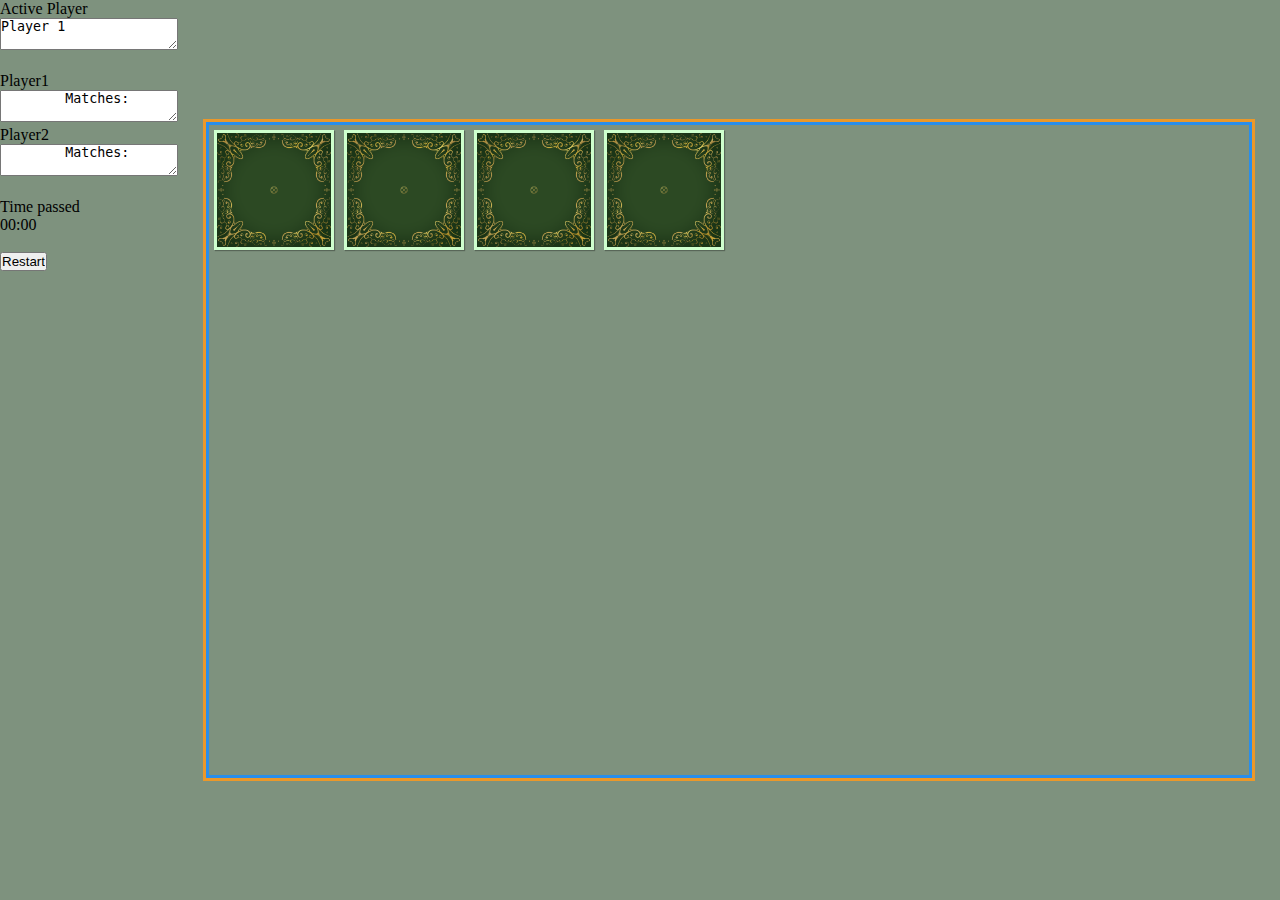
==== FinalProjectMemory/index.html @ ec1b4afc "Vanish cards when found" ====
<!DOCTYPE html>
<html lang="en">

<head>
    <meta charset="UTF-8">
    <meta http-equiv="X-UA-Compatible" content="IE=edge">
    <meta name="viewport" content="width=device-width, initial-scale=1.0">
    <title>Memory Game</title>
    <link href="style.css" rel="stylesheet">

</head>

<body>
    <div id="textSpace">
        <div>
        Active Player <br>
        <textarea id="ActivePlayerSpace">Player 1</textarea><br><br>
    </div>
    <div>
        Player1<br>
        <textarea id="Player1TextSpace">
        Matches: </textarea> <br>

        Player2 <br>
        <textarea id="Player2TextSpace">
        Matches:</textarea> <br><br>
    </div>

    <div>
        Time passed<br>
        <span id="timer">00:00</span>

        <br><br>
        <input type="button" value="Restart" id="Restart">
    </div>

    
    </div>

    <selection class="board">
<div class="container">
        <div class="card" data-framework="Eye">
            <img class="front" src="Memorykarten_vorderseite.png" alt="Front">
            <img class="back" src="Eye.png" alt="Eye">
        </div>

        <div class="card" data-framework="Eye">
            <img class="front" src="Memorykarten_vorderseite.png" alt="Front">
            <img class="back" src="Eye.png" alt="Eye">
        </div>

        <div class="card found" data-framework="Star">
            <img class="front" src="Memorykarten_vorderseite.png" alt="Front">
            <img class="back" src="Star.png" alt="Star">
        </div>

        <div class="card found" data-framework="Star">
            <img class="front" src="Memorykarten_vorderseite.png" alt="Front">
            <img class="back" src="Star.png" alt="Star">
        </div>

        <!-- <div class="card" data-framework="Stag">
            <img class="front" src="Memorykarten_vorderseite.png" alt="Front">
            <img class="back" src="Stag.png" alt="Stag">
        </div>

        <div class="card" data-framework="Stag">
            <img class="front" src="Memorykarten_vorderseite.png" alt="Front">
            <img class="back" src="Stag.png" alt="Stag">
        </div>

        <div class="card" data-framework="Hand">
            <img class="front" src="Memorykarten_vorderseite.png" alt="Front">
            <img class="back" src="Hnadr.png" alt="Hand">
        </div>

        <div class="card" data-framework="Hand">
            <img class="front" src="Memorykarten_vorderseite.png" alt="Front">
            <img class="back" src="Handl.png" alt="Hand">
        </div>

        <div class="card" data-framework="Hare">
            <img class="front" src="Memorykarten_vorderseite.png" alt="Front">
            <img class="back" src="Hare.png" alt="Hare">
        </div>

        <div class="card" data-framework="Hare">
            <img class="front" src="Memorykarten_vorderseite.png" alt="Front">
            <img class="back" src="Hare.png" alt="Hare">
        </div>

        <div class="card" data-framework="Leaf">
            <img class="front" src="Memorykarten_vorderseite.png" alt="Front">
            <img class="back" src="Leaf.png" alt="Leaf">
        </div>

        <div class="card" data-framework="Leaf">
            <img class="front" src="Memorykarten_vorderseite.png" alt="Front">
            <img class="back" src="Leaf.png" alt="Leaf">
        </div>

        <div class="card" data-framework="Sun">
            <img class="front" src="Memorykarten_vorderseite.png" alt="Front">
            <img class="back" src="Sun.png" alt="Sun">
        </div>

        <div class="card" data-framework="Sun">
            <img class="front" src="Memorykarten_vorderseite.png" alt="Front">
            <img class="back" src="Sun.png" alt="Sun">
        </div>

        <div class="card" data-framework="Spirit">
            <img class="front" src="Memorykarten_vorderseite.png" alt="Front">
            <img class="back" src="Spirit.png" alt="Spirit">
        </div>

        <div class="card" data-framework="Spirit">
            <img class="front" src="Memorykarten_vorderseite.png" alt="Front">
            <img class="back" src="Spirit.png" alt="Spirit">
        </div>

        <div class="card" data-framework="Tree">
            <img class="front" src="Memorykarten_vorderseite.png" alt="Front">
            <img class="back" src="Tree.png" alt="Tree">
        </div>

        <div class="card" data-framework="Tree">
            <img class="front" src="Memorykarten_vorderseite.png" alt="Front">
            <img class="back" src="Tree.png" alt="Tree">
        </div>

        <div class="card" data-framework="Moon">
            <img class="front" src="Memorykarten_vorderseite.png" alt="Front">
            <img class="back" src="Moon.png" alt="Moon">

        </div>

        <div class="card" data-framework="Moon">
            <img class="front" src="Memorykarten_vorderseite.png" alt="Front">
            <img class="back" src="Moon.png" alt="Moon">
        </div>

        <div class="card" data-framework="DragonSkull">
            <img class="front" src="Memorykarten_vorderseite.png" alt="Front">
            <img class="back" src="Dragonskull.png" alt="DragonSkull">
        </div>

        <div class="card" data-framework="DragonSkull">
            <img class="front" src="Memorykarten_vorderseite.png" alt="Front">
            <img class="back" src="Dragonskull.png" alt="DragonSkull">
        </div>

        <div class="card" data-framework="Garlic">
            <img class="front" src="Memorykarten_vorderseite.png" alt="Front">
            <img class="back" src="garlic.png" alt="Garlic">
        </div>

        <div class="card" data-framework="Garlic">
            <img class="front" src="Memorykarten_vorderseite.png" alt="Front">
            <img class="back" src="garlic.png" alt="Garlic">
        </div>

        <div class="card" data-framework="Drop">
            <img class="front" src="Memorykarten_vorderseite.png" alt="Front">
            <img class="back" src="Waterdrop.png" alt="Drop">
        </div>

        <div class="card" data-framework="Drop">
            <img class="front" src="Memorykarten_vorderseite.png" alt="Front">
            <img class="back" src="Waterdrop.png" alt="Drop">
        </div>

        <div class="card" data-framework="Kiwi">
            <img class="front" src="Memorykarten_vorderseite.png" alt="Front">
            <img class="back" src="Kiwi.png" alt="Kiwi">
        </div>

        <div class="card" data-framework="Kiwi">
            <img class="front" src="Memorykarten_vorderseite.png" alt="Front">
            <img class="back" src="Kiwi.png" alt="Kiwi">
        </div>

        <div class="card" data-framework="Weasel">
            <img class="front" src="Memorykarten_vorderseite.png" alt="Front">
            <img class="back" src="Weasel.png" alt="Weasel">
        </div>

        <div class="card" data-framework="Weasel">
            <img class="front" src="Memorykarten_vorderseite.png" alt="Front">
            <img class="back" src="Weasel.png" alt="Weasel">
        </div>

        <div class="card" data-framework="Eternity">
            <img class="front" src="Memorykarten_vorderseite.png" alt="Front">
            <img class="back" src="Eternity.png" alt="Eternity">
        </div>

        <div class="card" data-framework="Eternity">
            <img class="front" src="Memorykarten_vorderseite.png" alt="Front">
            <img class="back" src="Eternity.png" alt="Eternity">
        </div>

        <div class="card" data-framework="Fire">
            <img class="front" src="Memorykarten_vorderseite.png" alt="Front">
            <img class="back" src="Fire.png" alt="Fire">
        </div>

        <div class="card" data-framework="Fire">
            <img class="front" src="Memorykarten_vorderseite.png" alt="Front">
            <img class="back" src="Fire.png" alt="Fire">
        </div>

        <div class="card" data-framework="Oroborus">
            <img class="front" src="Memorykarten_vorderseite.png" alt="Front">
            <img class="back" src="Oroborus.png" alt="Oroborus">
        </div>

        <div class="card" data-framework="Oroborus">
            <img class="front" src="Memorykarten_vorderseite.png" alt="Front">
            <img class="back" src="Oroborus.png" alt="Oroborus">
        </div>

        <div class="card" data-framework="Salamander">
            <img class="front" src="Memorykarten_vorderseite.png" alt="Front">
            <img class="back" src="Salamander.png" alt="Salamander">
        </div>

        <div class="card" data-framework="Salamander">
            <img class="front" src="Memorykarten_vorderseite.png" alt="Front">
            <img class="back" src="Salamander.png" alt="Salamander">
        </div>

        <div class="card" data-framework="Godess">
            <img class="front" src="Memorykarten_vorderseite.png" alt="Front">
            <img class="back" src="Godess.png" alt="Godess">
        </div>

        <div class="card" data-framework="Godess">
            <img class="front" src="Memorykarten_vorderseite.png" alt="Front">
            <img class="back" src="Godess.png" alt="Godess"> -->
        </div>
    </div>

        <section>

            <script src="MakeItWork.js"></script>
</body>

</html>
---- FinalProjectMemory/style.css ----
* {
  padding: 0;
  margin: 0;
  box-sizing: border-box;
}

body {
  height: 100vh;
  display: flex;
  background: #7e927e;
  color: #000;
font-size: 16px;
font-family: Macondo Swash Caps;
}

/* #textSpace
{
border: solid #eb2a8b;
display: flex;
} */

#stats {
  border: solid #2aeb71;
  background-color: ;
  justify-content: center;
  align-items: center;
  
}

.container {
  border: solid #2a8eeb;
  display: grid;
grid-template-columns: repeat(8, 1fr);
grid-template-rows: repeat(5, 1fr);
}

.board {
  border: solid #eb982a;
  /* width: ;
 height: 640px; */
  margin: auto;
  /* display: flex;
  flex-wrap: wrap; */
  perspective: 1000px;
  margin: auto; 
}


.card {
 border: solid #CEFFCD;
  width: 120px;
  height: 120px;
  margin: 5px;
  position: relative;
  box-shadow: 1px 1px 1px rgba(0, 0, 0, .3);
  transform: scale(1);
  transform-style: preserve-3d;
  transition: transform .5s;
}

.card:active {

  transform: scale(0.97);

  transition: transform .2s;


}

.card.flip {
  transform: rotateY(180deg);
}

.match {
  box-shadow: 0px 0px 15px 0px #CEFFCD
}

.MissMatch {
  box-shadow: 0px 0px 15px 0px #2d2e05
}

.front,
.back {
  width: 100%;
  height: 100%;
  position: absolute;
  backface-visibility: hidden;
}

.back {
  transform: rotateY(180deg);
}

.back.found {
  display: none;
}

@media (max-width: 850px) {
  .card {
    width: 80px;
    height: 80px;
  }

  .container {
    display: flex;
    flex-wrap: wrap;
  }
}



/*.front {display: none;}*/

/*.back {
    display: none;
}*/
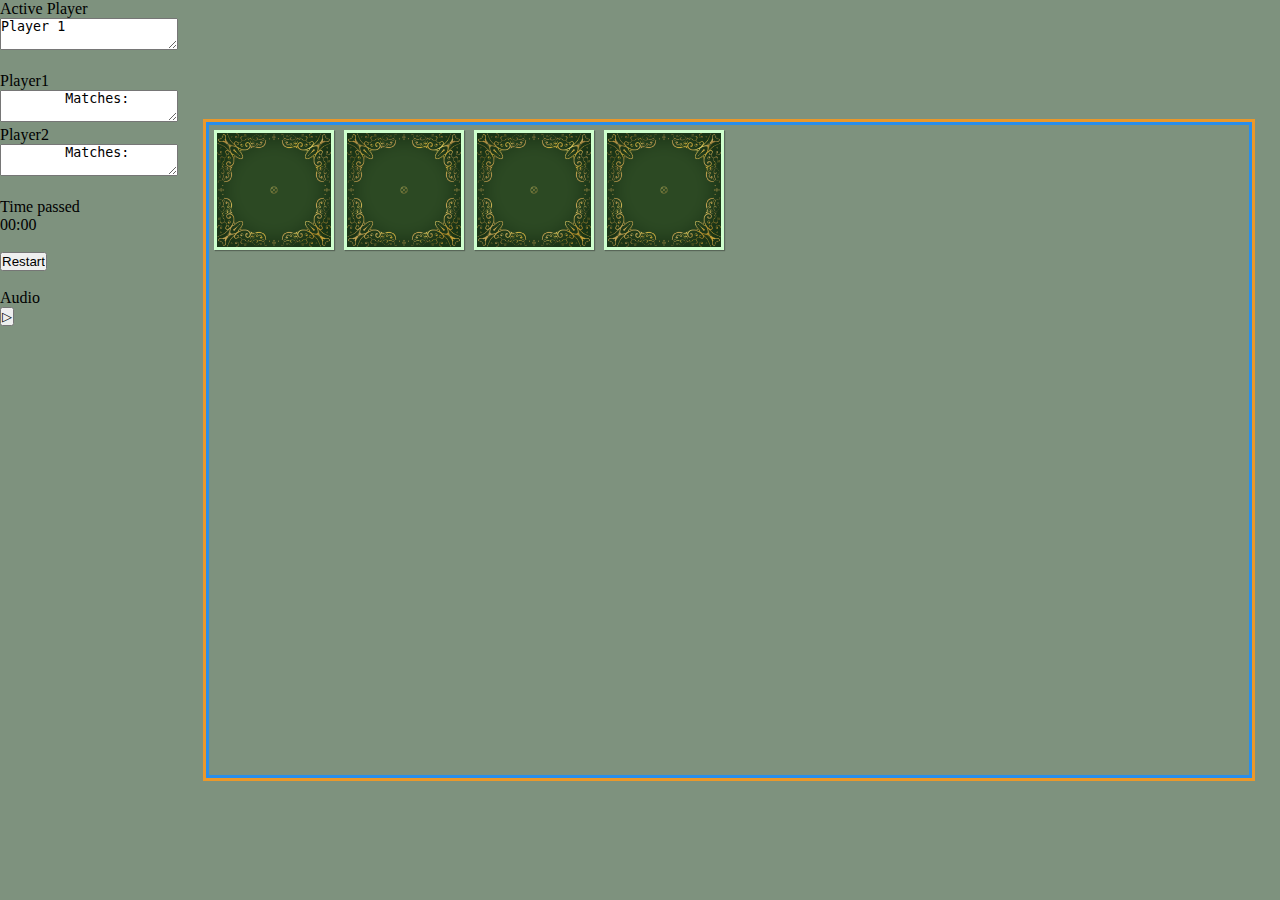
==== commit e7669616: "Added Background Ambience" ====
--- a/FinalProjectMemory/index.html
+++ b/FinalProjectMemory/index.html
@@ -13,237 +13,251 @@
 <body>
     <div id="textSpace">
         <div>
-        Active Player <br>
-        <textarea id="ActivePlayerSpace">Player 1</textarea><br><br>
-    </div>
-    <div>
-        Player1<br>
-        <textarea id="Player1TextSpace">
+            Active Player <br>
+            <textarea id="ActivePlayerSpace">Player 1</textarea><br><br>
+        </div>
+        <div>
+            Player1<br>
+            <textarea id="Player1TextSpace">
         Matches: </textarea> <br>
 
-        Player2 <br>
-        <textarea id="Player2TextSpace">
+            Player2 <br>
+            <textarea id="Player2TextSpace">
         Matches:</textarea> <br><br>
-    </div>
-
-    <div>
-        Time passed<br>
-        <span id="timer">00:00</span>
-
-        <br><br>
-        <input type="button" value="Restart" id="Restart">
-    </div>
-
-    
-    </div>
-
-    <selection class="board">
-<div class="container">
-        <div class="card" data-framework="Eye">
-            <img class="front" src="Memorykarten_vorderseite.png" alt="Front">
-            <img class="back" src="Eye.png" alt="Eye">
         </div>
 
-        <div class="card" data-framework="Eye">
-            <img class="front" src="Memorykarten_vorderseite.png" alt="Front">
-            <img class="back" src="Eye.png" alt="Eye">
-        </div>
-
-        <div class="card found" data-framework="Star">
-            <img class="front" src="Memorykarten_vorderseite.png" alt="Front">
-            <img class="back" src="Star.png" alt="Star">
-        </div>
-
-        <div class="card found" data-framework="Star">
-            <img class="front" src="Memorykarten_vorderseite.png" alt="Front">
-            <img class="back" src="Star.png" alt="Star">
-        </div>
-
-        <!-- <div class="card" data-framework="Stag">
-            <img class="front" src="Memorykarten_vorderseite.png" alt="Front">
-            <img class="back" src="Stag.png" alt="Stag">
-        </div>
-
-        <div class="card" data-framework="Stag">
-            <img class="front" src="Memorykarten_vorderseite.png" alt="Front">
-            <img class="back" src="Stag.png" alt="Stag">
-        </div>
-
-        <div class="card" data-framework="Hand">
-            <img class="front" src="Memorykarten_vorderseite.png" alt="Front">
-            <img class="back" src="Hnadr.png" alt="Hand">
-        </div>
-
-        <div class="card" data-framework="Hand">
-            <img class="front" src="Memorykarten_vorderseite.png" alt="Front">
-            <img class="back" src="Handl.png" alt="Hand">
-        </div>
-
-        <div class="card" data-framework="Hare">
-            <img class="front" src="Memorykarten_vorderseite.png" alt="Front">
-            <img class="back" src="Hare.png" alt="Hare">
-        </div>
-
-        <div class="card" data-framework="Hare">
-            <img class="front" src="Memorykarten_vorderseite.png" alt="Front">
-            <img class="back" src="Hare.png" alt="Hare">
-        </div>
-
-        <div class="card" data-framework="Leaf">
-            <img class="front" src="Memorykarten_vorderseite.png" alt="Front">
-            <img class="back" src="Leaf.png" alt="Leaf">
-        </div>
-
-        <div class="card" data-framework="Leaf">
-            <img class="front" src="Memorykarten_vorderseite.png" alt="Front">
-            <img class="back" src="Leaf.png" alt="Leaf">
-        </div>
-
-        <div class="card" data-framework="Sun">
-            <img class="front" src="Memorykarten_vorderseite.png" alt="Front">
-            <img class="back" src="Sun.png" alt="Sun">
-        </div>
-
-        <div class="card" data-framework="Sun">
-            <img class="front" src="Memorykarten_vorderseite.png" alt="Front">
-            <img class="back" src="Sun.png" alt="Sun">
-        </div>
-
-        <div class="card" data-framework="Spirit">
-            <img class="front" src="Memorykarten_vorderseite.png" alt="Front">
-            <img class="back" src="Spirit.png" alt="Spirit">
-        </div>
-
-        <div class="card" data-framework="Spirit">
-            <img class="front" src="Memorykarten_vorderseite.png" alt="Front">
-            <img class="back" src="Spirit.png" alt="Spirit">
-        </div>
-
-        <div class="card" data-framework="Tree">
-            <img class="front" src="Memorykarten_vorderseite.png" alt="Front">
-            <img class="back" src="Tree.png" alt="Tree">
-        </div>
-
-        <div class="card" data-framework="Tree">
-            <img class="front" src="Memorykarten_vorderseite.png" alt="Front">
-            <img class="back" src="Tree.png" alt="Tree">
-        </div>
-
-        <div class="card" data-framework="Moon">
-            <img class="front" src="Memorykarten_vorderseite.png" alt="Front">
-            <img class="back" src="Moon.png" alt="Moon">
-
-        </div>
-
-        <div class="card" data-framework="Moon">
-            <img class="front" src="Memorykarten_vorderseite.png" alt="Front">
-            <img class="back" src="Moon.png" alt="Moon">
-        </div>
-
-        <div class="card" data-framework="DragonSkull">
-            <img class="front" src="Memorykarten_vorderseite.png" alt="Front">
-            <img class="back" src="Dragonskull.png" alt="DragonSkull">
-        </div>
-
-        <div class="card" data-framework="DragonSkull">
-            <img class="front" src="Memorykarten_vorderseite.png" alt="Front">
-            <img class="back" src="Dragonskull.png" alt="DragonSkull">
-        </div>
-
-        <div class="card" data-framework="Garlic">
-            <img class="front" src="Memorykarten_vorderseite.png" alt="Front">
-            <img class="back" src="garlic.png" alt="Garlic">
-        </div>
-
-        <div class="card" data-framework="Garlic">
-            <img class="front" src="Memorykarten_vorderseite.png" alt="Front">
-            <img class="back" src="garlic.png" alt="Garlic">
-        </div>
-
-        <div class="card" data-framework="Drop">
-            <img class="front" src="Memorykarten_vorderseite.png" alt="Front">
-            <img class="back" src="Waterdrop.png" alt="Drop">
-        </div>
-
-        <div class="card" data-framework="Drop">
-            <img class="front" src="Memorykarten_vorderseite.png" alt="Front">
-            <img class="back" src="Waterdrop.png" alt="Drop">
-        </div>
-
-        <div class="card" data-framework="Kiwi">
-            <img class="front" src="Memorykarten_vorderseite.png" alt="Front">
-            <img class="back" src="Kiwi.png" alt="Kiwi">
-        </div>
-
-        <div class="card" data-framework="Kiwi">
-            <img class="front" src="Memorykarten_vorderseite.png" alt="Front">
-            <img class="back" src="Kiwi.png" alt="Kiwi">
-        </div>
-
-        <div class="card" data-framework="Weasel">
-            <img class="front" src="Memorykarten_vorderseite.png" alt="Front">
-            <img class="back" src="Weasel.png" alt="Weasel">
-        </div>
-
-        <div class="card" data-framework="Weasel">
-            <img class="front" src="Memorykarten_vorderseite.png" alt="Front">
-            <img class="back" src="Weasel.png" alt="Weasel">
-        </div>
-
-        <div class="card" data-framework="Eternity">
-            <img class="front" src="Memorykarten_vorderseite.png" alt="Front">
-            <img class="back" src="Eternity.png" alt="Eternity">
-        </div>
-
-        <div class="card" data-framework="Eternity">
-            <img class="front" src="Memorykarten_vorderseite.png" alt="Front">
-            <img class="back" src="Eternity.png" alt="Eternity">
-        </div>
-
-        <div class="card" data-framework="Fire">
-            <img class="front" src="Memorykarten_vorderseite.png" alt="Front">
-            <img class="back" src="Fire.png" alt="Fire">
-        </div>
-
-        <div class="card" data-framework="Fire">
-            <img class="front" src="Memorykarten_vorderseite.png" alt="Front">
-            <img class="back" src="Fire.png" alt="Fire">
-        </div>
-
-        <div class="card" data-framework="Oroborus">
-            <img class="front" src="Memorykarten_vorderseite.png" alt="Front">
-            <img class="back" src="Oroborus.png" alt="Oroborus">
-        </div>
-
-        <div class="card" data-framework="Oroborus">
-            <img class="front" src="Memorykarten_vorderseite.png" alt="Front">
-            <img class="back" src="Oroborus.png" alt="Oroborus">
-        </div>
-
-        <div class="card" data-framework="Salamander">
-            <img class="front" src="Memorykarten_vorderseite.png" alt="Front">
-            <img class="back" src="Salamander.png" alt="Salamander">
-        </div>
-
-        <div class="card" data-framework="Salamander">
-            <img class="front" src="Memorykarten_vorderseite.png" alt="Front">
-            <img class="back" src="Salamander.png" alt="Salamander">
-        </div>
-
-        <div class="card" data-framework="Godess">
-            <img class="front" src="Memorykarten_vorderseite.png" alt="Front">
-            <img class="back" src="Godess.png" alt="Godess">
-        </div>
-
-        <div class="card" data-framework="Godess">
-            <img class="front" src="Memorykarten_vorderseite.png" alt="Front">
-            <img class="back" src="Godess.png" alt="Godess"> -->
+        <div>
+            Time passed<br>
+            <span id="timer">00:00</span>
+
+            <br><br>
+            <input type="button" value="Restart" id="Restart"> <br><br>
+
+            Audio<br>
+
+            <audio id="audioPlayer" loop>
+                <source src="forest-wind-and-birds-6881.mp3" type="audio/mpeg">
+                Your browser does not support the audio element.
+            </audio>
+
+            <button id="playButton" onclick="togglePlayback()">&#x25B7</button>
+
+            <audio id="flipSound">
+                <source src="clickselect-92098.mp3" type="audio/mepg">
+            </audio>
+
+
+
         </div>
     </div>
 
-        <section>
-
-            <script src="MakeItWork.js"></script>
+        <selection class="board">
+            <div class="container">
+                <div class="card flipping matching" data-framework="Eye">
+                    <img class="front" src="Memorykarten_vorderseite.png" alt="Front">
+                    <img class="back" src="Eye.png" alt="Eye">
+                </div>
+
+                <div class="card flipping matching" data-framework="Eye">
+                    <img class="front" src="Memorykarten_vorderseite.png" alt="Front">
+                    <img class="back" src="Eye.png" alt="Eye">
+                </div>
+
+                <div class="card found" data-framework="Star">
+                    <img class="front" src="Memorykarten_vorderseite.png" alt="Front">
+                    <img class="back" src="Star.png" alt="Star">
+                </div>
+
+                <div class="card found" data-framework="Star">
+                    <img class="front" src="Memorykarten_vorderseite.png" alt="Front">
+                    <img class="back" src="Star.png" alt="Star">
+                </div>
+
+                <!-- <div class="card" data-framework="Stag">
+                    <img class="front" src="Memorykarten_vorderseite.png" alt="Front">
+                    <img class="back" src="Stag.png" alt="Stag">
+                </div>
+
+                <div class="card" data-framework="Stag">
+                    <img class="front" src="Memorykarten_vorderseite.png" alt="Front">
+                    <img class="back" src="Stag.png" alt="Stag">
+                </div>
+
+                <div class="card" data-framework="Hand">
+                    <img class="front" src="Memorykarten_vorderseite.png" alt="Front">
+                    <img class="back" src="Hnadr.png" alt="Hand">
+                </div>
+
+                <div class="card" data-framework="Hand">
+                    <img class="front" src="Memorykarten_vorderseite.png" alt="Front">
+                    <img class="back" src="Handl.png" alt="Hand">
+                </div>
+
+                <div class="card" data-framework="Hare">
+                    <img class="front" src="Memorykarten_vorderseite.png" alt="Front">
+                    <img class="back" src="Hare.png" alt="Hare">
+                </div>
+
+                <div class="card" data-framework="Hare">
+                    <img class="front" src="Memorykarten_vorderseite.png" alt="Front">
+                    <img class="back" src="Hare.png" alt="Hare">
+                </div>
+
+                <div class="card" data-framework="Leaf">
+                    <img class="front" src="Memorykarten_vorderseite.png" alt="Front">
+                    <img class="back" src="Leaf.png" alt="Leaf">
+                </div>
+
+                <div class="card" data-framework="Leaf">
+                    <img class="front" src="Memorykarten_vorderseite.png" alt="Front">
+                    <img class="back" src="Leaf.png" alt="Leaf">
+                </div>
+
+                <div class="card" data-framework="Sun">
+                    <img class="front" src="Memorykarten_vorderseite.png" alt="Front">
+                    <img class="back" src="Sun.png" alt="Sun">
+                </div>
+
+                <div class="card" data-framework="Sun">
+                    <img class="front" src="Memorykarten_vorderseite.png" alt="Front">
+                    <img class="back" src="Sun.png" alt="Sun">
+                </div>
+
+                <div class="card" data-framework="Spirit">
+                    <img class="front" src="Memorykarten_vorderseite.png" alt="Front">
+                    <img class="back" src="Spirit.png" alt="Spirit">
+                </div>
+
+                <div class="card" data-framework="Spirit">
+                    <img class="front" src="Memorykarten_vorderseite.png" alt="Front">
+                    <img class="back" src="Spirit.png" alt="Spirit">
+                </div>
+
+                <div class="card" data-framework="Tree">
+                    <img class="front" src="Memorykarten_vorderseite.png" alt="Front">
+                    <img class="back" src="Tree.png" alt="Tree">
+                </div>
+
+                <div class="card" data-framework="Tree">
+                    <img class="front" src="Memorykarten_vorderseite.png" alt="Front">
+                    <img class="back" src="Tree.png" alt="Tree">
+                </div>
+
+                <div class="card" data-framework="Moon">
+                    <img class="front" src="Memorykarten_vorderseite.png" alt="Front">
+                    <img class="back" src="Moon.png" alt="Moon">
+
+                </div>
+
+                <div class="card" data-framework="Moon">
+                    <img class="front" src="Memorykarten_vorderseite.png" alt="Front">
+                    <img class="back" src="Moon.png" alt="Moon">
+                </div>
+
+                <div class="card" data-framework="DragonSkull">
+                    <img class="front" src="Memorykarten_vorderseite.png" alt="Front">
+                    <img class="back" src="Dragonskull.png" alt="DragonSkull">
+                </div>
+
+                <div class="card" data-framework="DragonSkull">
+                    <img class="front" src="Memorykarten_vorderseite.png" alt="Front">
+                    <img class="back" src="Dragonskull.png" alt="DragonSkull">
+                </div>
+
+                <div class="card" data-framework="Garlic">
+                    <img class="front" src="Memorykarten_vorderseite.png" alt="Front">
+                    <img class="back" src="garlic.png" alt="Garlic">
+                </div>
+
+                <div class="card" data-framework="Garlic">
+                    <img class="front" src="Memorykarten_vorderseite.png" alt="Front">
+                    <img class="back" src="garlic.png" alt="Garlic">
+                </div>
+
+                <div class="card" data-framework="Drop">
+                    <img class="front" src="Memorykarten_vorderseite.png" alt="Front">
+                    <img class="back" src="Waterdrop.png" alt="Drop">
+                </div>
+
+                <div class="card" data-framework="Drop">
+                    <img class="front" src="Memorykarten_vorderseite.png" alt="Front">
+                    <img class="back" src="Waterdrop.png" alt="Drop">
+                </div>
+
+                <div class="card" data-framework="Kiwi">
+                    <img class="front" src="Memorykarten_vorderseite.png" alt="Front">
+                    <img class="back" src="Kiwi.png" alt="Kiwi">
+                </div>
+
+                <div class="card" data-framework="Kiwi">
+                    <img class="front" src="Memorykarten_vorderseite.png" alt="Front">
+                    <img class="back" src="Kiwi.png" alt="Kiwi">
+                </div>
+
+                <div class="card" data-framework="Weasel">
+                    <img class="front" src="Memorykarten_vorderseite.png" alt="Front">
+                    <img class="back" src="Weasel.png" alt="Weasel">
+                </div>
+
+                <div class="card" data-framework="Weasel">
+                    <img class="front" src="Memorykarten_vorderseite.png" alt="Front">
+                    <img class="back" src="Weasel.png" alt="Weasel">
+                </div>
+
+                <div class="card" data-framework="Eternity">
+                    <img class="front" src="Memorykarten_vorderseite.png" alt="Front">
+                    <img class="back" src="Eternity.png" alt="Eternity">
+                </div>
+
+                <div class="card" data-framework="Eternity">
+                    <img class="front" src="Memorykarten_vorderseite.png" alt="Front">
+                    <img class="back" src="Eternity.png" alt="Eternity">
+                </div>
+
+                <div class="card" data-framework="Fire">
+                    <img class="front" src="Memorykarten_vorderseite.png" alt="Front">
+                    <img class="back" src="Fire.png" alt="Fire">
+                </div>
+
+                <div class="card" data-framework="Fire">
+                    <img class="front" src="Memorykarten_vorderseite.png" alt="Front">
+                    <img class="back" src="Fire.png" alt="Fire">
+                </div>
+
+                <div class="card" data-framework="Oroborus">
+                    <img class="front" src="Memorykarten_vorderseite.png" alt="Front">
+                    <img class="back" src="Oroborus.png" alt="Oroborus">
+                </div>
+
+                <div class="card" data-framework="Oroborus">
+                    <img class="front" src="Memorykarten_vorderseite.png" alt="Front">
+                    <img class="back" src="Oroborus.png" alt="Oroborus">
+                </div>
+
+                <div class="card" data-framework="Salamander">
+                    <img class="front" src="Memorykarten_vorderseite.png" alt="Front">
+                    <img class="back" src="Salamander.png" alt="Salamander">
+                </div>
+
+                <div class="card" data-framework="Salamander">
+                    <img class="front" src="Memorykarten_vorderseite.png" alt="Front">
+                    <img class="back" src="Salamander.png" alt="Salamander">
+                </div>
+
+                <div class="card" data-framework="Godess">
+                    <img class="front" src="Memorykarten_vorderseite.png" alt="Front">
+                    <img class="back" src="Godess.png" alt="Godess">
+                </div>
+
+                <div class="card" data-framework="Godess">
+                    <img class="front" src="Memorykarten_vorderseite.png" alt="Front">
+                    <img class="back" src="Godess.png" alt="Godess">
+                </div> -->
+            </div>
+
+            <section>
+
+                <script src="MakeItWork.js"></script>
 </body>
 
 </html>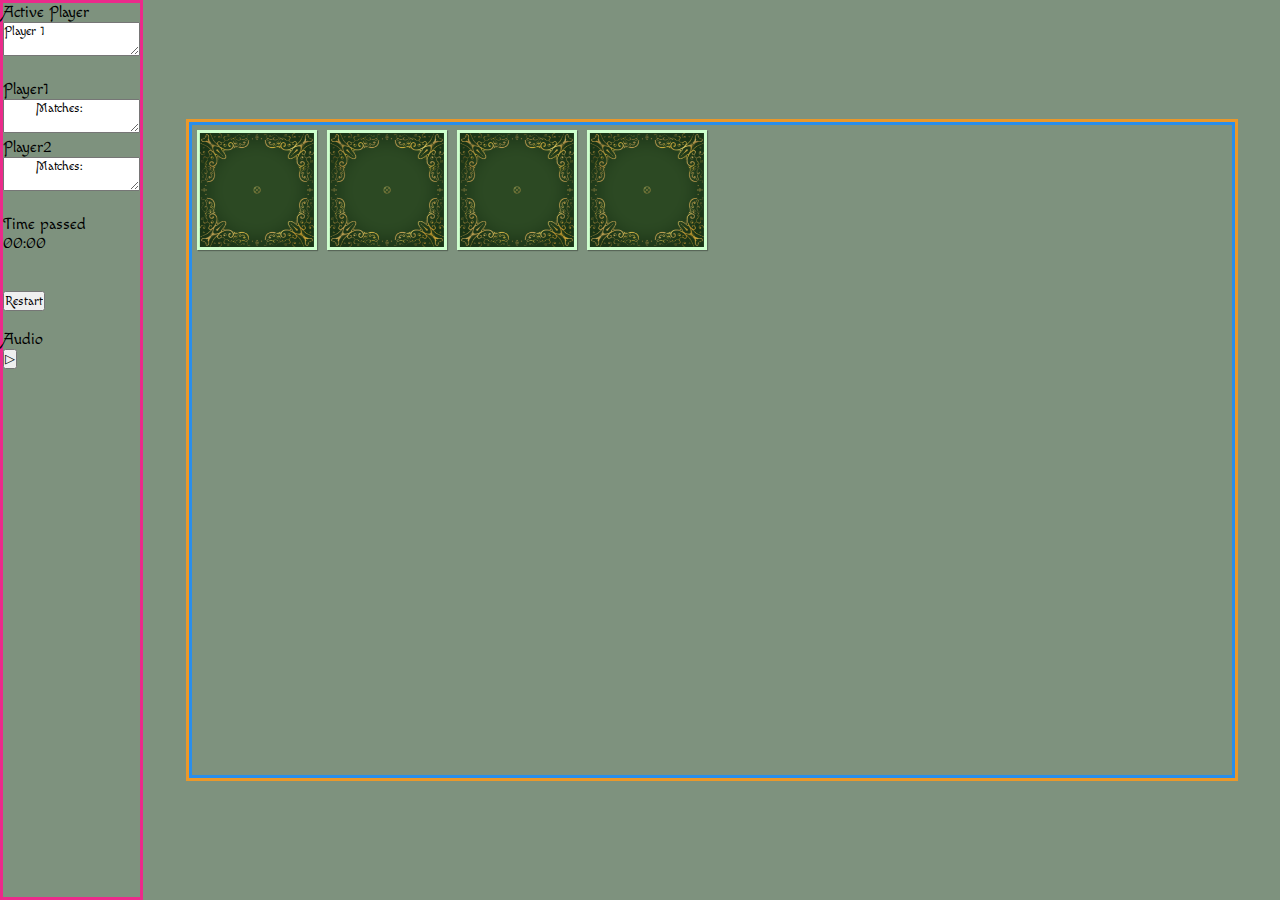
==== commit 739d31dc: "changed font" ====
--- a/FinalProjectMemory/index.html
+++ b/FinalProjectMemory/index.html
@@ -14,21 +14,21 @@
     <div id="textSpace">
         <div>
             Active Player <br>
-            <textarea id="ActivePlayerSpace">Player 1</textarea><br><br>
+            <textarea id="ActivePlayerSpace" class="display" readonly>Player 1</textarea><br><br>
         </div>
         <div>
             Player1<br>
-            <textarea id="Player1TextSpace">
+            <textarea id="Player1TextSpace" class="display" readonly>
         Matches: </textarea> <br>
 
             Player2 <br>
-            <textarea id="Player2TextSpace">
+            <textarea id="Player2TextSpace" class="display" readonly>
         Matches:</textarea> <br><br>
         </div>
 
         <div>
             Time passed<br>
-            <span id="timer">00:00</span>
+            <div id="timer">00:00</div>
 
             <br><br>
             <input type="button" value="Restart" id="Restart"> <br><br>
@@ -53,22 +53,22 @@
 
         <selection class="board">
             <div class="container">
-                <div class="card flipping matching" data-framework="Eye">
+                <div class="card" data-framework="Eye">
                     <img class="front" src="Memorykarten_vorderseite.png" alt="Front">
                     <img class="back" src="Eye.png" alt="Eye">
                 </div>
 
-                <div class="card flipping matching" data-framework="Eye">
+                <div class="card" data-framework="Eye">
                     <img class="front" src="Memorykarten_vorderseite.png" alt="Front">
                     <img class="back" src="Eye.png" alt="Eye">
                 </div>
 
-                <div class="card found" data-framework="Star">
+                <div class="card" data-framework="Star">
                     <img class="front" src="Memorykarten_vorderseite.png" alt="Front">
                     <img class="back" src="Star.png" alt="Star">
                 </div>
 
-                <div class="card found" data-framework="Star">
+                <div class="card" data-framework="Star">
                     <img class="front" src="Memorykarten_vorderseite.png" alt="Front">
                     <img class="back" src="Star.png" alt="Star">
                 </div>
--- a/FinalProjectMemory/style.css
+++ b/FinalProjectMemory/style.css
@@ -1,7 +1,13 @@
+@font-face {
+  font-family: 'macondo';
+  src: url(MacondoSwashCaps-Regular.ttf);
+}
+
 * {
   padding: 0;
   margin: 0;
   box-sizing: border-box;
+  font-family: macondo;
 }
 
 body {
@@ -10,14 +16,17 @@
   background: #7e927e;
   color: #000;
 font-size: 16px;
-font-family: Macondo Swash Caps;
+font-family: macondo;
 }
 
-/* #textSpace
+#textSpace
 {
 border: solid #eb2a8b;
-display: flex;
-} */
+}
+
+.display {
+  background-color: none;
+}
 
 #stats {
   border: solid #2aeb71;
@@ -89,10 +98,11 @@
 
 .back {
   transform: rotateY(180deg);
+  transition: opacity 1s;
 }
 
 .back.found {
-  display: none;
+  opacity: 0;
 }
 
 @media (max-width: 850px) {
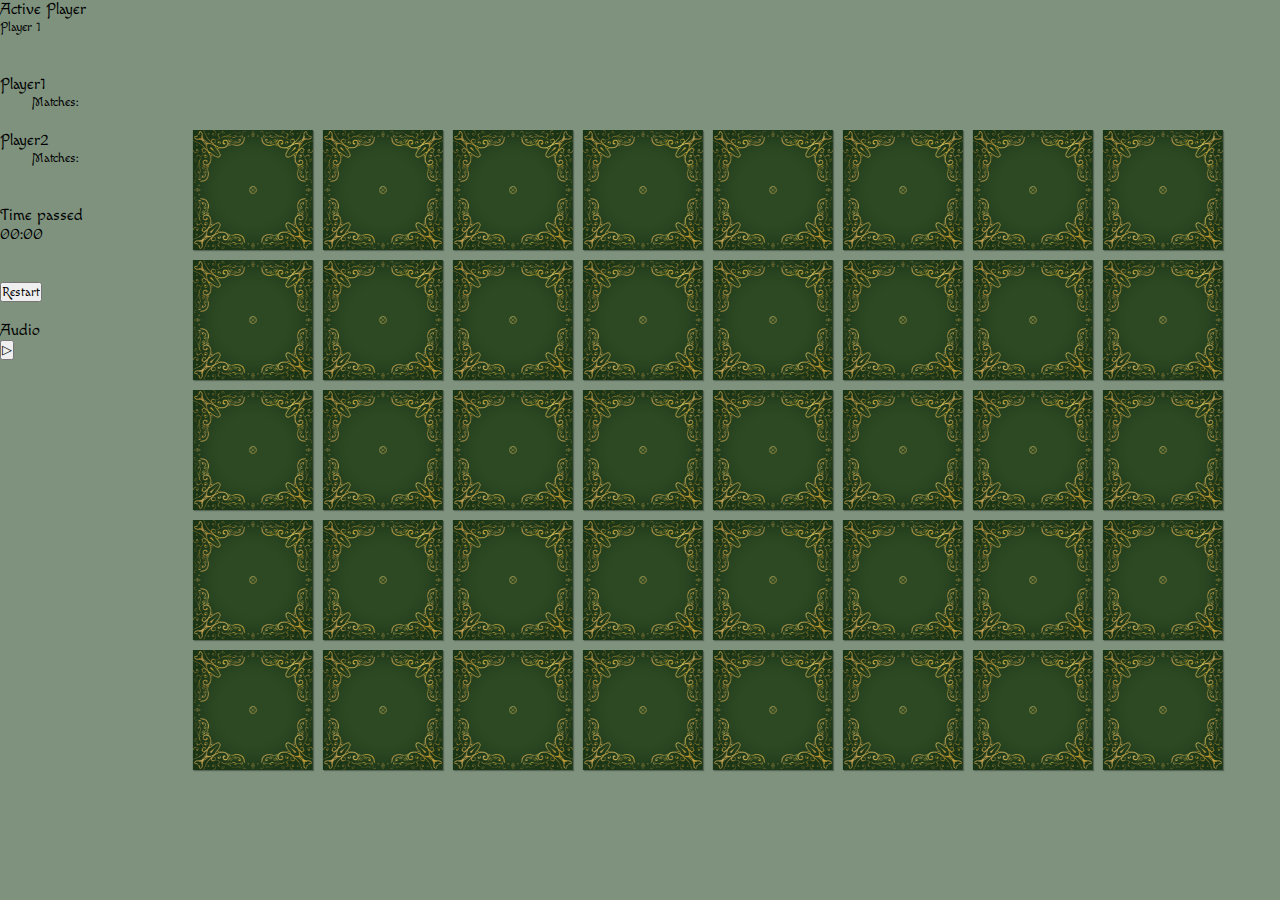
==== commit 54949a31: "startedd styling" ====
--- a/FinalProjectMemory/index.html
+++ b/FinalProjectMemory/index.html
@@ -73,7 +73,7 @@
                     <img class="back" src="Star.png" alt="Star">
                 </div>
 
-                <!-- <div class="card" data-framework="Stag">
+                <div class="card" data-framework="Stag">
                     <img class="front" src="Memorykarten_vorderseite.png" alt="Front">
                     <img class="back" src="Stag.png" alt="Stag">
                 </div>
@@ -252,7 +252,7 @@
                 <div class="card" data-framework="Godess">
                     <img class="front" src="Memorykarten_vorderseite.png" alt="Front">
                     <img class="back" src="Godess.png" alt="Godess">
-                </div> -->
+                </div>
             </div>
 
             <section>
--- a/FinalProjectMemory/style.css
+++ b/FinalProjectMemory/style.css
@@ -21,15 +21,17 @@
 
 #textSpace
 {
-border: solid #eb2a8b;
+/* border: solid #eb2a8b; */
 }
 
 .display {
-  background-color: none;
+  background-color: transparent;
+  border: none;
+  resize: none;
 }
 
 #stats {
-  border: solid #2aeb71;
+  /* border: solid #2aeb71; */
   background-color: ;
   justify-content: center;
   align-items: center;
@@ -37,14 +39,14 @@
 }
 
 .container {
-  border: solid #2a8eeb;
+  /* border: solid #2a8eeb; */
   display: grid;
 grid-template-columns: repeat(8, 1fr);
 grid-template-rows: repeat(5, 1fr);
 }
 
 .board {
-  border: solid #eb982a;
+  /* border: solid #eb982a; */
   /* width: ;
  height: 640px; */
   margin: auto;
@@ -56,7 +58,7 @@
 
 
 .card {
- border: solid #CEFFCD;
+ /* border: solid #CEFFCD; */
   width: 120px;
   height: 120px;
   margin: 5px;
@@ -82,10 +84,6 @@
 
 .match {
   box-shadow: 0px 0px 15px 0px #CEFFCD
-}
-
-.MissMatch {
-  box-shadow: 0px 0px 15px 0px #2d2e05
 }
 
 .front,
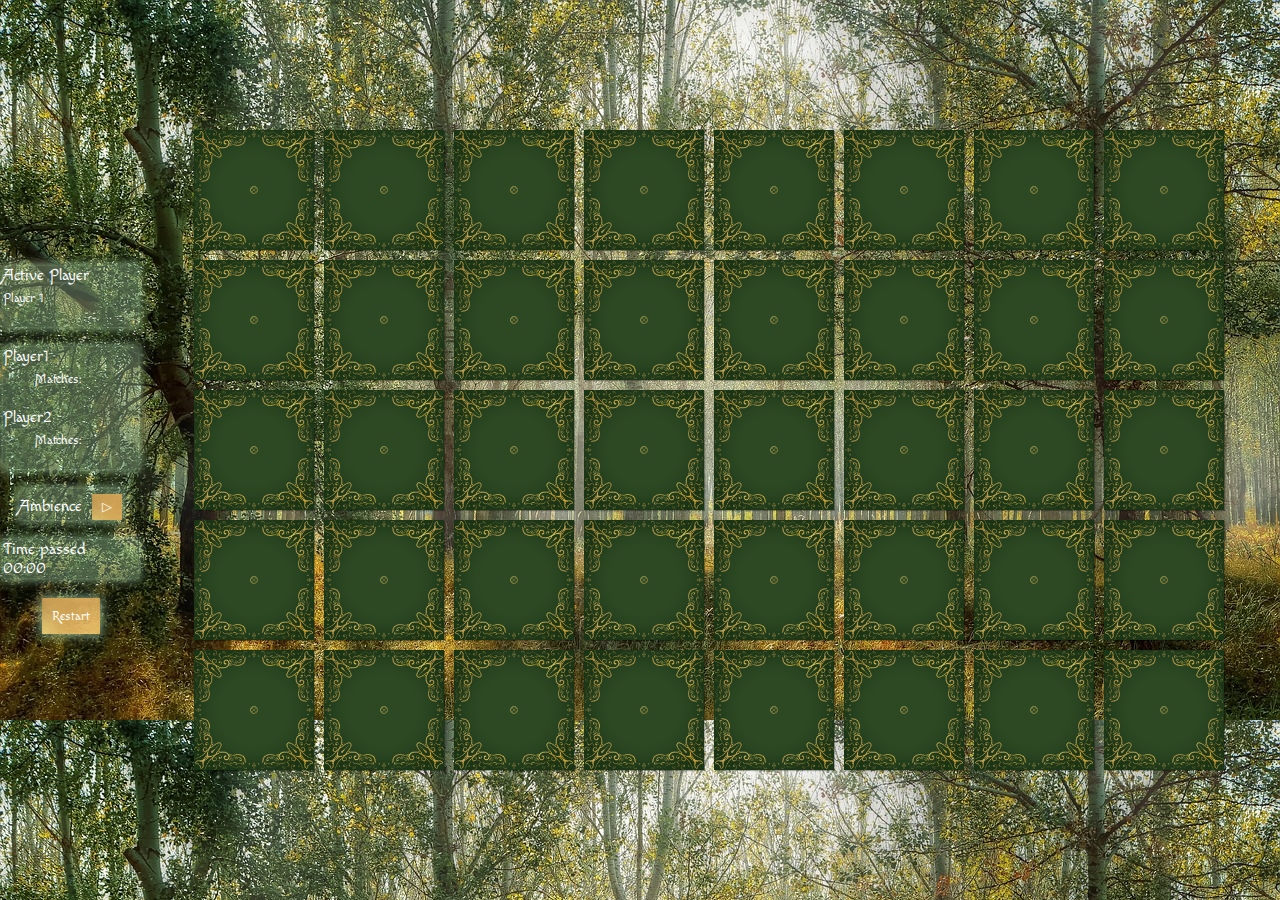
==== commit 324e5cf1: "Almost done" ====
--- a/FinalProjectMemory/index.html
+++ b/FinalProjectMemory/index.html
@@ -12,29 +12,22 @@
 
 <body>
     <div id="textSpace">
-        <div>
+        <div class="textElement">
             Active Player <br>
-            <textarea id="ActivePlayerSpace" class="display" readonly>Player 1</textarea><br><br>
-        </div>
-        <div>
+            <textarea id="ActivePlayerSpace" class="display" readonly>Player 1</textarea>
+        </div>
+        <div class="textElement">
             Player1<br>
             <textarea id="Player1TextSpace" class="display" readonly>
         Matches: </textarea> <br>
 
             Player2 <br>
             <textarea id="Player2TextSpace" class="display" readonly>
-        Matches:</textarea> <br><br>
-        </div>
-
-        <div>
-            Time passed<br>
-            <div id="timer">00:00</div>
-
-            <br><br>
-            <input type="button" value="Restart" id="Restart"> <br><br>
-
-            Audio<br>
-
+        Matches:</textarea>
+        </div>
+
+        <div class="textElement" id="audioElement">
+            Ambience   
             <audio id="audioPlayer" loop>
                 <source src="forest-wind-and-birds-6881.mp3" type="audio/mpeg">
                 Your browser does not support the audio element.
@@ -47,217 +40,225 @@
             </audio>
 
 
-
+        </div>
+
+        <div class="textElement">
+            Time passed<br>
+            <div id="timer">00:00</div>
+        </div>
+
+        <div class="textElement" id="restartButton">
+            <input type="button" value="Restart" id="Restart">
         </div>
     </div>
 
-        <selection class="board">
-            <div class="container">
-                <div class="card" data-framework="Eye">
-                    <img class="front" src="Memorykarten_vorderseite.png" alt="Front">
-                    <img class="back" src="Eye.png" alt="Eye">
-                </div>
-
-                <div class="card" data-framework="Eye">
-                    <img class="front" src="Memorykarten_vorderseite.png" alt="Front">
-                    <img class="back" src="Eye.png" alt="Eye">
-                </div>
-
-                <div class="card" data-framework="Star">
-                    <img class="front" src="Memorykarten_vorderseite.png" alt="Front">
-                    <img class="back" src="Star.png" alt="Star">
-                </div>
-
-                <div class="card" data-framework="Star">
-                    <img class="front" src="Memorykarten_vorderseite.png" alt="Front">
-                    <img class="back" src="Star.png" alt="Star">
-                </div>
-
-                <div class="card" data-framework="Stag">
-                    <img class="front" src="Memorykarten_vorderseite.png" alt="Front">
-                    <img class="back" src="Stag.png" alt="Stag">
-                </div>
-
-                <div class="card" data-framework="Stag">
-                    <img class="front" src="Memorykarten_vorderseite.png" alt="Front">
-                    <img class="back" src="Stag.png" alt="Stag">
-                </div>
-
-                <div class="card" data-framework="Hand">
-                    <img class="front" src="Memorykarten_vorderseite.png" alt="Front">
-                    <img class="back" src="Hnadr.png" alt="Hand">
-                </div>
-
-                <div class="card" data-framework="Hand">
-                    <img class="front" src="Memorykarten_vorderseite.png" alt="Front">
-                    <img class="back" src="Handl.png" alt="Hand">
-                </div>
-
-                <div class="card" data-framework="Hare">
-                    <img class="front" src="Memorykarten_vorderseite.png" alt="Front">
-                    <img class="back" src="Hare.png" alt="Hare">
-                </div>
-
-                <div class="card" data-framework="Hare">
-                    <img class="front" src="Memorykarten_vorderseite.png" alt="Front">
-                    <img class="back" src="Hare.png" alt="Hare">
-                </div>
-
-                <div class="card" data-framework="Leaf">
-                    <img class="front" src="Memorykarten_vorderseite.png" alt="Front">
-                    <img class="back" src="Leaf.png" alt="Leaf">
-                </div>
-
-                <div class="card" data-framework="Leaf">
-                    <img class="front" src="Memorykarten_vorderseite.png" alt="Front">
-                    <img class="back" src="Leaf.png" alt="Leaf">
-                </div>
-
-                <div class="card" data-framework="Sun">
-                    <img class="front" src="Memorykarten_vorderseite.png" alt="Front">
-                    <img class="back" src="Sun.png" alt="Sun">
-                </div>
-
-                <div class="card" data-framework="Sun">
-                    <img class="front" src="Memorykarten_vorderseite.png" alt="Front">
-                    <img class="back" src="Sun.png" alt="Sun">
-                </div>
-
-                <div class="card" data-framework="Spirit">
-                    <img class="front" src="Memorykarten_vorderseite.png" alt="Front">
-                    <img class="back" src="Spirit.png" alt="Spirit">
-                </div>
-
-                <div class="card" data-framework="Spirit">
-                    <img class="front" src="Memorykarten_vorderseite.png" alt="Front">
-                    <img class="back" src="Spirit.png" alt="Spirit">
-                </div>
-
-                <div class="card" data-framework="Tree">
-                    <img class="front" src="Memorykarten_vorderseite.png" alt="Front">
-                    <img class="back" src="Tree.png" alt="Tree">
-                </div>
-
-                <div class="card" data-framework="Tree">
-                    <img class="front" src="Memorykarten_vorderseite.png" alt="Front">
-                    <img class="back" src="Tree.png" alt="Tree">
-                </div>
-
-                <div class="card" data-framework="Moon">
-                    <img class="front" src="Memorykarten_vorderseite.png" alt="Front">
-                    <img class="back" src="Moon.png" alt="Moon">
-
-                </div>
-
-                <div class="card" data-framework="Moon">
-                    <img class="front" src="Memorykarten_vorderseite.png" alt="Front">
-                    <img class="back" src="Moon.png" alt="Moon">
-                </div>
-
-                <div class="card" data-framework="DragonSkull">
-                    <img class="front" src="Memorykarten_vorderseite.png" alt="Front">
-                    <img class="back" src="Dragonskull.png" alt="DragonSkull">
-                </div>
-
-                <div class="card" data-framework="DragonSkull">
-                    <img class="front" src="Memorykarten_vorderseite.png" alt="Front">
-                    <img class="back" src="Dragonskull.png" alt="DragonSkull">
-                </div>
-
-                <div class="card" data-framework="Garlic">
-                    <img class="front" src="Memorykarten_vorderseite.png" alt="Front">
-                    <img class="back" src="garlic.png" alt="Garlic">
-                </div>
-
-                <div class="card" data-framework="Garlic">
-                    <img class="front" src="Memorykarten_vorderseite.png" alt="Front">
-                    <img class="back" src="garlic.png" alt="Garlic">
-                </div>
-
-                <div class="card" data-framework="Drop">
-                    <img class="front" src="Memorykarten_vorderseite.png" alt="Front">
-                    <img class="back" src="Waterdrop.png" alt="Drop">
-                </div>
-
-                <div class="card" data-framework="Drop">
-                    <img class="front" src="Memorykarten_vorderseite.png" alt="Front">
-                    <img class="back" src="Waterdrop.png" alt="Drop">
-                </div>
-
-                <div class="card" data-framework="Kiwi">
-                    <img class="front" src="Memorykarten_vorderseite.png" alt="Front">
-                    <img class="back" src="Kiwi.png" alt="Kiwi">
-                </div>
-
-                <div class="card" data-framework="Kiwi">
-                    <img class="front" src="Memorykarten_vorderseite.png" alt="Front">
-                    <img class="back" src="Kiwi.png" alt="Kiwi">
-                </div>
-
-                <div class="card" data-framework="Weasel">
-                    <img class="front" src="Memorykarten_vorderseite.png" alt="Front">
-                    <img class="back" src="Weasel.png" alt="Weasel">
-                </div>
-
-                <div class="card" data-framework="Weasel">
-                    <img class="front" src="Memorykarten_vorderseite.png" alt="Front">
-                    <img class="back" src="Weasel.png" alt="Weasel">
-                </div>
-
-                <div class="card" data-framework="Eternity">
-                    <img class="front" src="Memorykarten_vorderseite.png" alt="Front">
-                    <img class="back" src="Eternity.png" alt="Eternity">
-                </div>
-
-                <div class="card" data-framework="Eternity">
-                    <img class="front" src="Memorykarten_vorderseite.png" alt="Front">
-                    <img class="back" src="Eternity.png" alt="Eternity">
-                </div>
-
-                <div class="card" data-framework="Fire">
-                    <img class="front" src="Memorykarten_vorderseite.png" alt="Front">
-                    <img class="back" src="Fire.png" alt="Fire">
-                </div>
-
-                <div class="card" data-framework="Fire">
-                    <img class="front" src="Memorykarten_vorderseite.png" alt="Front">
-                    <img class="back" src="Fire.png" alt="Fire">
-                </div>
-
-                <div class="card" data-framework="Oroborus">
-                    <img class="front" src="Memorykarten_vorderseite.png" alt="Front">
-                    <img class="back" src="Oroborus.png" alt="Oroborus">
-                </div>
-
-                <div class="card" data-framework="Oroborus">
-                    <img class="front" src="Memorykarten_vorderseite.png" alt="Front">
-                    <img class="back" src="Oroborus.png" alt="Oroborus">
-                </div>
-
-                <div class="card" data-framework="Salamander">
-                    <img class="front" src="Memorykarten_vorderseite.png" alt="Front">
-                    <img class="back" src="Salamander.png" alt="Salamander">
-                </div>
-
-                <div class="card" data-framework="Salamander">
-                    <img class="front" src="Memorykarten_vorderseite.png" alt="Front">
-                    <img class="back" src="Salamander.png" alt="Salamander">
-                </div>
-
-                <div class="card" data-framework="Godess">
-                    <img class="front" src="Memorykarten_vorderseite.png" alt="Front">
-                    <img class="back" src="Godess.png" alt="Godess">
-                </div>
-
-                <div class="card" data-framework="Godess">
-                    <img class="front" src="Memorykarten_vorderseite.png" alt="Front">
-                    <img class="back" src="Godess.png" alt="Godess">
-                </div>
-            </div>
-
-            <section>
-
-                <script src="MakeItWork.js"></script>
+     <selection class="board"> <!--Creating the Memory cards -->
+        <div class="container">
+            <div class="card" data-framework="Eye">
+                <img class="front" src="Memorykarten_vorderseite.png" alt="Front">
+                <img class="back" src="Eye.png" alt="Eye">
+            </div>
+
+            <div class="card" data-framework="Eye">
+                <img class="front" src="Memorykarten_vorderseite.png" alt="Front">
+                <img class="back" src="Eye.png" alt="Eye">
+            </div>
+
+            <div class="card" data-framework="Star">
+                <img class="front" src="Memorykarten_vorderseite.png" alt="Front">
+                <img class="back" src="Star.png" alt="Star">
+            </div>
+
+            <div class="card" data-framework="Star">
+                <img class="front" src="Memorykarten_vorderseite.png" alt="Front">
+                <img class="back" src="Star.png" alt="Star">
+            </div>
+
+            <div class="card" data-framework="Stag">
+                <img class="front" src="Memorykarten_vorderseite.png" alt="Front">
+                <img class="back" src="Stag.png" alt="Stag">
+            </div>
+
+            <div class="card" data-framework="Stag">
+                <img class="front" src="Memorykarten_vorderseite.png" alt="Front">
+                <img class="back" src="Stag.png" alt="Stag">
+            </div>
+
+            <div class="card" data-framework="Hand">
+                <img class="front" src="Memorykarten_vorderseite.png" alt="Front">
+                <img class="back" src="Hnadr.png" alt="Hand">
+            </div>
+
+            <div class="card" data-framework="Hand">
+                <img class="front" src="Memorykarten_vorderseite.png" alt="Front">
+                <img class="back" src="Handl.png" alt="Hand">
+            </div>
+
+            <div class="card" data-framework="Hare">
+                <img class="front" src="Memorykarten_vorderseite.png" alt="Front">
+                <img class="back" src="Hare.png" alt="Hare">
+            </div>
+
+            <div class="card" data-framework="Hare">
+                <img class="front" src="Memorykarten_vorderseite.png" alt="Front">
+                <img class="back" src="Hare.png" alt="Hare">
+            </div>
+
+            <div class="card" data-framework="Leaf">
+                <img class="front" src="Memorykarten_vorderseite.png" alt="Front">
+                <img class="back" src="Leaf.png" alt="Leaf">
+            </div>
+
+            <div class="card" data-framework="Leaf">
+                <img class="front" src="Memorykarten_vorderseite.png" alt="Front">
+                <img class="back" src="Leaf.png" alt="Leaf">
+            </div>
+
+            <div class="card" data-framework="Sun">
+                <img class="front" src="Memorykarten_vorderseite.png" alt="Front">
+                <img class="back" src="Sun.png" alt="Sun">
+            </div>
+
+            <div class="card" data-framework="Sun">
+                <img class="front" src="Memorykarten_vorderseite.png" alt="Front">
+                <img class="back" src="Sun.png" alt="Sun">
+            </div>
+
+            <div class="card" data-framework="Spirit">
+                <img class="front" src="Memorykarten_vorderseite.png" alt="Front">
+                <img class="back" src="Spirit.png" alt="Spirit">
+            </div>
+
+            <div class="card" data-framework="Spirit">
+                <img class="front" src="Memorykarten_vorderseite.png" alt="Front">
+                <img class="back" src="Spirit.png" alt="Spirit">
+            </div>
+
+            <div class="card" data-framework="Tree">
+                <img class="front" src="Memorykarten_vorderseite.png" alt="Front">
+                <img class="back" src="Tree.png" alt="Tree">
+            </div>
+
+            <div class="card" data-framework="Tree">
+                <img class="front" src="Memorykarten_vorderseite.png" alt="Front">
+                <img class="back" src="Tree.png" alt="Tree">
+            </div>
+
+            <div class="card" data-framework="Moon">
+                <img class="front" src="Memorykarten_vorderseite.png" alt="Front">
+                <img class="back" src="Moon.png" alt="Moon">
+
+            </div>
+
+            <div class="card" data-framework="Moon">
+                <img class="front" src="Memorykarten_vorderseite.png" alt="Front">
+                <img class="back" src="Moon.png" alt="Moon">
+            </div>
+
+            <div class="card" data-framework="DragonSkull">
+                <img class="front" src="Memorykarten_vorderseite.png" alt="Front">
+                <img class="back" src="Dragonskull.png" alt="DragonSkull">
+            </div>
+
+            <div class="card" data-framework="DragonSkull">
+                <img class="front" src="Memorykarten_vorderseite.png" alt="Front">
+                <img class="back" src="Dragonskull.png" alt="DragonSkull">
+            </div>
+
+            <div class="card" data-framework="Garlic">
+                <img class="front" src="Memorykarten_vorderseite.png" alt="Front">
+                <img class="back" src="garlic.png" alt="Garlic">
+            </div>
+
+            <div class="card" data-framework="Garlic">
+                <img class="front" src="Memorykarten_vorderseite.png" alt="Front">
+                <img class="back" src="garlic.png" alt="Garlic">
+            </div>
+
+            <div class="card" data-framework="Drop">
+                <img class="front" src="Memorykarten_vorderseite.png" alt="Front">
+                <img class="back" src="Waterdrop.png" alt="Drop">
+            </div>
+
+            <div class="card" data-framework="Drop">
+                <img class="front" src="Memorykarten_vorderseite.png" alt="Front">
+                <img class="back" src="Waterdrop.png" alt="Drop">
+            </div>
+
+            <div class="card" data-framework="Kiwi">
+                <img class="front" src="Memorykarten_vorderseite.png" alt="Front">
+                <img class="back" src="Kiwi.png" alt="Kiwi">
+            </div>
+
+            <div class="card" data-framework="Kiwi">
+                <img class="front" src="Memorykarten_vorderseite.png" alt="Front">
+                <img class="back" src="Kiwi.png" alt="Kiwi">
+            </div>
+
+            <div class="card" data-framework="Weasel">
+                <img class="front" src="Memorykarten_vorderseite.png" alt="Front">
+                <img class="back" src="Weasel.png" alt="Weasel">
+            </div>
+
+            <div class="card" data-framework="Weasel">
+                <img class="front" src="Memorykarten_vorderseite.png" alt="Front">
+                <img class="back" src="Weasel.png" alt="Weasel">
+            </div>
+
+            <div class="card" data-framework="Eternity">
+                <img class="front" src="Memorykarten_vorderseite.png" alt="Front">
+                <img class="back" src="Eternity.png" alt="Eternity">
+            </div>
+
+            <div class="card" data-framework="Eternity">
+                <img class="front" src="Memorykarten_vorderseite.png" alt="Front">
+                <img class="back" src="Eternity.png" alt="Eternity">
+            </div>
+
+            <div class="card" data-framework="Fire">
+                <img class="front" src="Memorykarten_vorderseite.png" alt="Front">
+                <img class="back" src="Fire.png" alt="Fire">
+            </div>
+
+            <div class="card" data-framework="Fire">
+                <img class="front" src="Memorykarten_vorderseite.png" alt="Front">
+                <img class="back" src="Fire.png" alt="Fire">
+            </div>
+
+            <div class="card" data-framework="Oroborus">
+                <img class="front" src="Memorykarten_vorderseite.png" alt="Front">
+                <img class="back" src="Oroborus.png" alt="Oroborus">
+            </div>
+
+            <div class="card" data-framework="Oroborus">
+                <img class="front" src="Memorykarten_vorderseite.png" alt="Front">
+                <img class="back" src="Oroborus.png" alt="Oroborus">
+            </div>
+
+            <div class="card" data-framework="Salamander">
+                <img class="front" src="Memorykarten_vorderseite.png" alt="Front">
+                <img class="back" src="Salamander.png" alt="Salamander">
+            </div>
+
+            <div class="card" data-framework="Salamander">
+                <img class="front" src="Memorykarten_vorderseite.png" alt="Front">
+                <img class="back" src="Salamander.png" alt="Salamander">
+            </div>
+
+            <div class="card" data-framework="Godess">
+                <img class="front" src="Memorykarten_vorderseite.png" alt="Front">
+                <img class="back" src="Godess.png" alt="Godess">
+            </div>
+
+            <div class="card" data-framework="Godess">
+                <img class="front" src="Memorykarten_vorderseite.png" alt="Front">
+                <img class="back" src="Godess.png" alt="Godess">
+            </div>
+        </div>
+
+        <section>
+
+            <script src="MakeItWork.js"></script>
 </body>
 
 </html>--- a/FinalProjectMemory/style.css
+++ b/FinalProjectMemory/style.css
@@ -14,20 +14,69 @@
   height: 100vh;
   display: flex;
   background: #7e927e;
-  color: #000;
-font-size: 16px;
-font-family: macondo;
+  background-image: url(forest-1072828_1280.jpg);
+  font-size: 16px;
+  font-family: macondo;
+  color: #ffffff;
 }
 
-#textSpace
-{
-/* border: solid #eb2a8b; */
+#textSpace {
+  /* border: solid #eb2a8b; */
+  display: flex;
+  flex-direction: column;
+  justify-content: center;
+}
+
+.textElement {
+  /* border: solid #2aeb97; */
+  background-color: #ceffcd4e;
+  /* background-image: url(goldenbg.png); */
+  background-size: 150px;
+  box-shadow: 0 0 10px 2px #ceffcd9a;
+  margin-top: 10px;
+  margin-bottom: 10px;
+  margin-left: 3px;
+
+
 }
 
 .display {
   background-color: transparent;
   border: none;
   resize: none;
+  color: #ffffff;
+  margin-top: 5px;
+}
+
+#restartButton {
+  align-self: center;
+}
+
+#Restart {
+  border: none;
+  padding: 10px;
+  border-radius: 1px;
+  color: #ffffff;
+  background-image: url(goldenbg.png);
+  background-size: 120px;
+}
+
+#audioElement {
+  align-self: center;
+}
+
+#playButton {
+  border: none;
+  margin-top: 5px;
+  margin-left: 5px;
+  padding-left: 10px;
+  padding-right: 10px;
+  padding-top: 5px;
+  padding-bottom: 5px;
+  border-radius: 1px;
+  color: #ffffff;
+  background-image: url(goldenbg.png);
+  background-size: 120px;
 }
 
 #stats {
@@ -35,14 +84,14 @@
   background-color: ;
   justify-content: center;
   align-items: center;
-  
+
 }
 
 .container {
   /* border: solid #2a8eeb; */
   display: grid;
-grid-template-columns: repeat(8, 1fr);
-grid-template-rows: repeat(5, 1fr);
+  grid-template-columns: repeat(8, 1fr);
+  grid-template-rows: repeat(5, 1fr);
 }
 
 .board {
@@ -53,12 +102,12 @@
   /* display: flex;
   flex-wrap: wrap; */
   perspective: 1000px;
-  margin: auto; 
+  margin: auto;
 }
 
 
 .card {
- /* border: solid #CEFFCD; */
+  /* border: solid #CEFFCD; */
   width: 120px;
   height: 120px;
   margin: 5px;
@@ -103,10 +152,10 @@
   opacity: 0;
 }
 
-@media (max-width: 850px) {
+@media (max-width: 1227px) {
   .card {
-    width: 80px;
-    height: 80px;
+    width: 90px;
+    height: 90px;
   }
 
   .container {
@@ -115,10 +164,29 @@
   }
 }
 
+@media (max-width: 787px) {
+#textSpace{
+max-width: 90px;
+} 
 
+  .card {
+    width: 80px;
+    height: 80px;
+  }
+}
 
-/*.front {display: none;}*/
+@media (max-width: 560px) {
+  
+    .card {
+      width: 65px;
+      height: 65px;
+    }
 
-/*.back {
-    display: none;
-}*/+    body {
+      font-size: 12px;
+    }
+
+    .display {
+      font-size: 12px;
+    }
+  }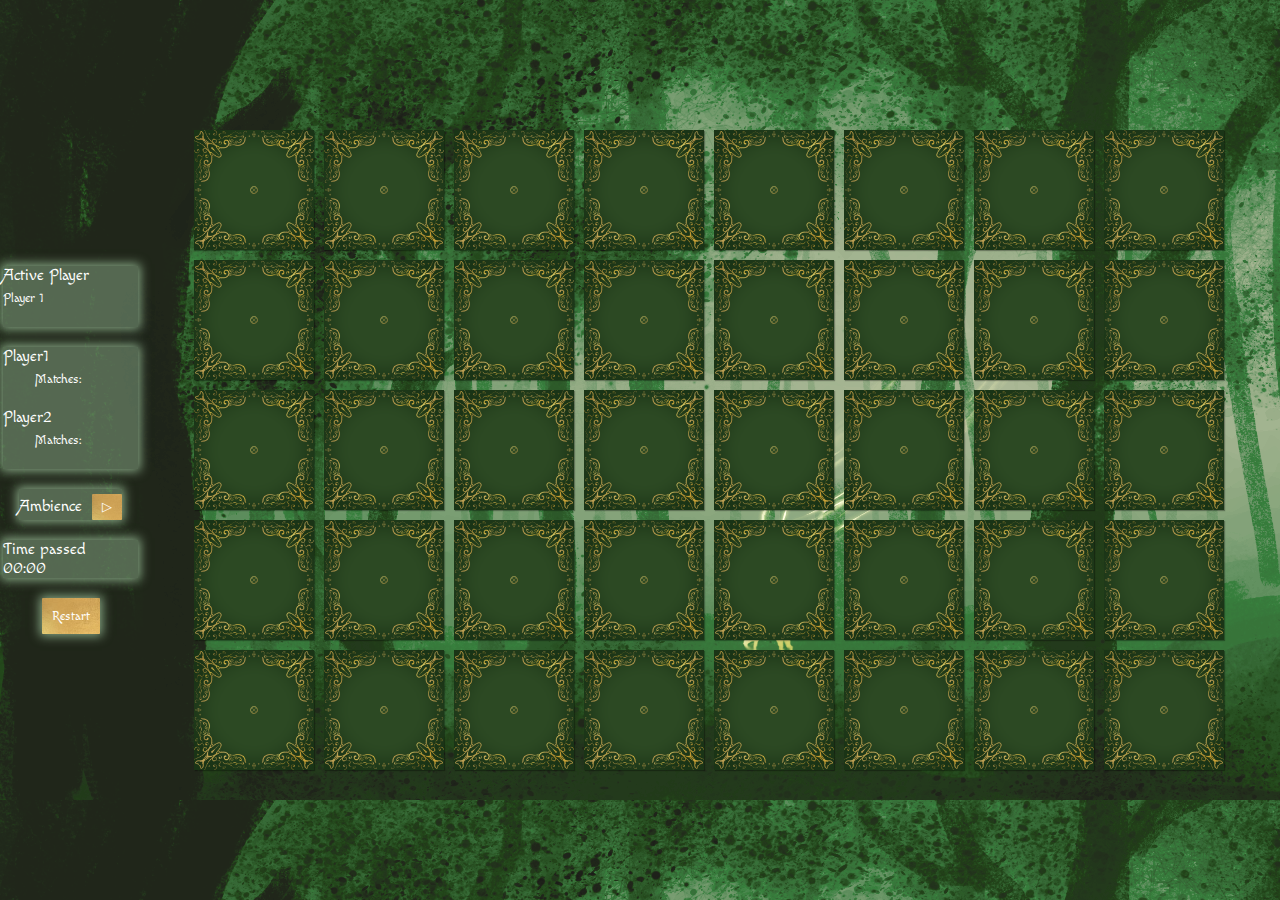
==== commit 0f2d625b: "Finalizing" ====
--- a/FinalProjectMemory/index.html
+++ b/FinalProjectMemory/index.html
@@ -44,7 +44,7 @@
 
         <div class="textElement">
             Time passed<br>
-            <div id="timer">00:00</div>
+            <span id="timer">00:00</span>
         </div>
 
         <div class="textElement" id="restartButton">
--- a/FinalProjectMemory/style.css
+++ b/FinalProjectMemory/style.css
@@ -14,7 +14,7 @@
   height: 100vh;
   display: flex;
   background: #7e927e;
-  background-image: url(forest-1072828_1280.jpg);
+  background-image: url(bg2.png);
   font-size: 16px;
   font-family: macondo;
   color: #ffffff;
@@ -81,7 +81,6 @@
 
 #stats {
   /* border: solid #2aeb71; */
-  background-color: ;
   justify-content: center;
   align-items: center;
 
@@ -131,7 +130,7 @@
   transform: rotateY(180deg);
 }
 
-.match {
+.matchMarker {
   box-shadow: 0px 0px 15px 0px #CEFFCD
 }
 
